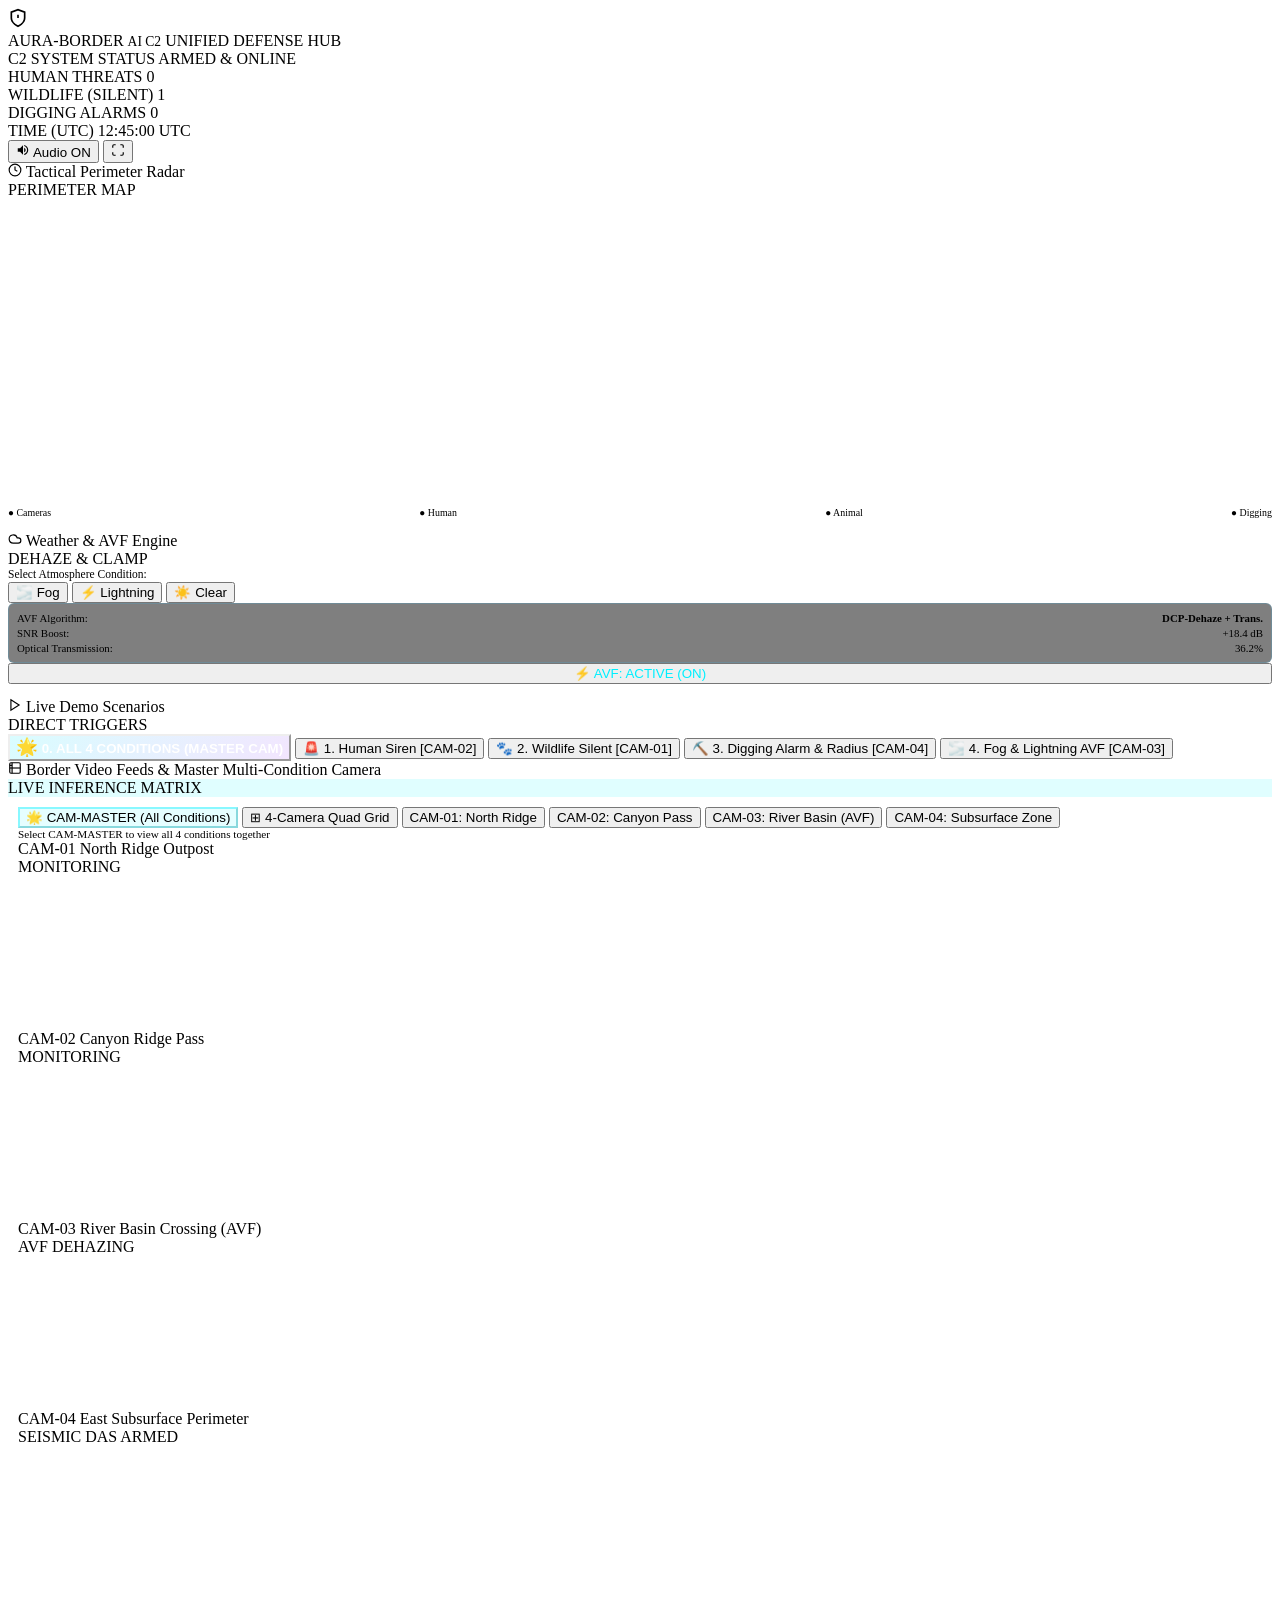
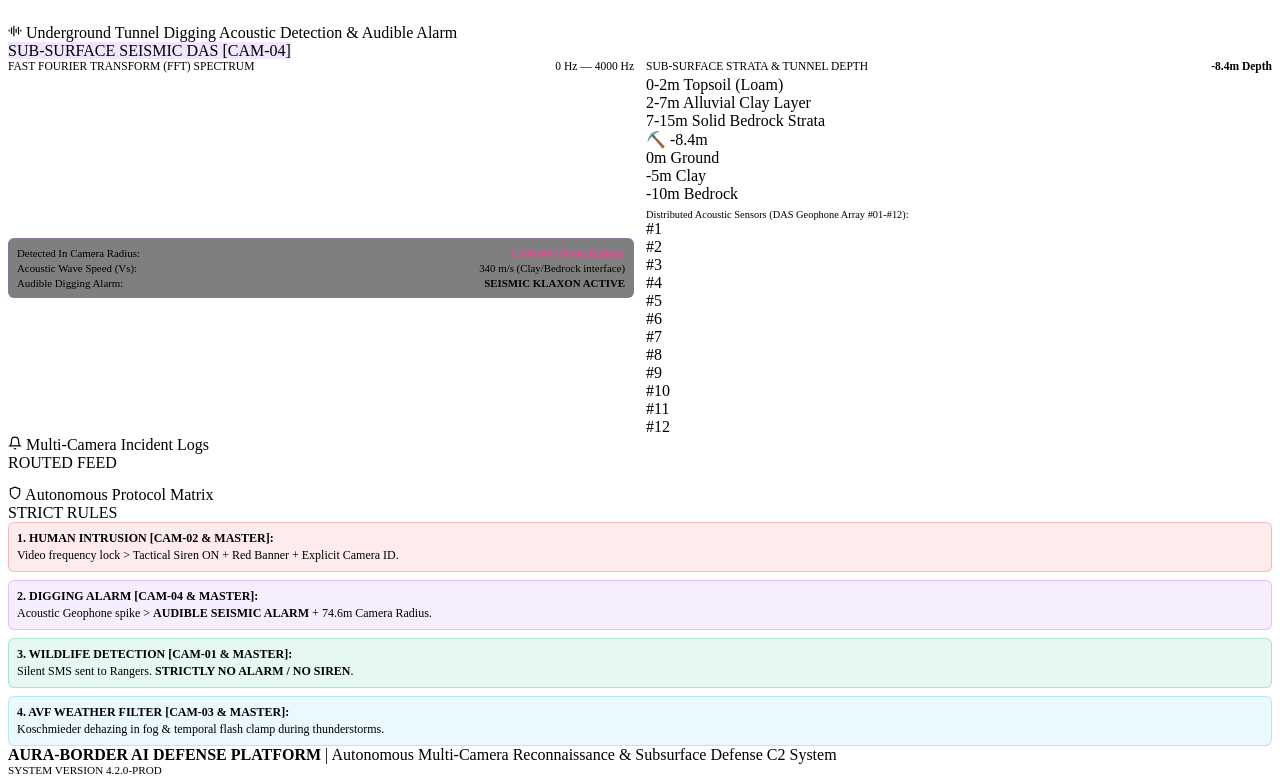
==== index.html @ 4ca3b299 "Deploy index.html to repository root" ====
<!DOCTYPE html>
<html lang="en">
<head>
  <meta charset="UTF-8">
  <meta name="viewport" content="width=device-width, initial-scale=1.0">
  <title>AURA-BORDER AI | Multi-Camera Border Surveillance &amp; Subsurface Defense</title>
  
  <!-- Google Fonts: Inter & JetBrains Mono -->
  <link rel="preconnect" href="https://fonts.googleapis.com">
  <link rel="preconnect" href="https://fonts.gstatic.com" crossorigin>
  <link href="https://fonts.googleapis.com/css2?family=Inter:wght@400;500;600;700;800&family=JetBrains+Mono:wght@400;500;600;700&display=swap" rel="stylesheet">
  
  <!-- CSS Stylesheets -->
  <link rel="stylesheet" href="css/style.css">
  <link rel="stylesheet" href="css/tactical-ui.css">
</head>
<body>

  <!-- Top Tactical Command Status Bar -->
  <header class="top-navbar">
    <div class="brand-section">
      <div class="brand-logo-icon">
        <svg width="20" height="20" viewBox="0 0 24 24" fill="none" stroke="currentColor" stroke-width="2">
          <path d="M12 22s8-4 8-10V5l-8-3-8 3v7c0 6 8 10 8 10z"/>
          <path d="M12 8v4"/>
          <path d="M12 16h.01"/>
        </svg>
      </div>
      <div>
        <div class="brand-title">
          AURA-BORDER <span style="font-weight:400; font-size:0.85rem; color:var(--text-muted);">AI C2</span>
          <span class="brand-badge">UNIFIED DEFENSE HUB</span>
        </div>
      </div>
    </div>

    <!-- Live System Telemetry Metrics -->
    <div class="top-metrics">
      <div class="metric-pill">
        <span class="metric-label">C2 SYSTEM STATUS</span>
        <span class="metric-val green">ARMED &amp; ONLINE</span>
      </div>
      <div class="metric-pill">
        <span class="metric-label">HUMAN THREATS</span>
        <span class="metric-val red" id="metricHumanThreats">0</span>
      </div>
      <div class="metric-pill">
        <span class="metric-label">WILDLIFE (SILENT)</span>
        <span class="metric-val green" id="metricAnimalLogged">1</span>
      </div>
      <div class="metric-pill">
        <span class="metric-label">DIGGING ALARMS</span>
        <span class="metric-val" style="color:var(--accent-purple);" id="metricTunnelAlerts">0</span>
      </div>
      <div class="metric-pill">
        <span class="metric-label">TIME (UTC)</span>
        <span class="metric-val" id="liveClock">12:45:00 UTC</span>
      </div>
    </div>

    <!-- Navigation & Audio Shortcuts -->
    <div class="nav-actions">
      <button class="btn btn-cyber" id="audioMuteBtn">
        <svg width="14" height="14" viewBox="0 0 24 24" fill="currentColor">
          <path d="M3 9v6h4l5 5V4L7 9H3zm13.5 3c0-1.77-1.02-3.29-2.5-4.03v8.05c1.48-.73 2.5-2.25 2.5-4.02zM14 3.23v2.06c2.89.86 5 3.54 5 6.71s-2.11 5.85-5 6.71v2.06c4.01-.91 7-4.49 7-8.77s-2.99-7.86-7-8.77z"/>
        </svg>
        Audio ON
      </button>
      <button class="btn btn-ghost" id="fullscreenBtn" title="Toggle Fullscreen">
        <svg width="14" height="14" viewBox="0 0 24 24" fill="none" stroke="currentColor" stroke-width="2">
          <path d="M8 3H5a2 2 0 0 0-2 2v3m18 0V5a2 2 0 0 0-2-2h-3m0 18h3a2 2 0 0 0 2-2v-3M3 16v3a2 2 0 0 0 2 2h3"/>
        </svg>
      </button>
    </div>
  </header>

  <!-- Global Multi-Alarm Banner -->
  <div class="alert-banner" id="globalAlertBanner"></div>

  <!-- Main C2 Dashboard Layout -->
  <main class="dashboard-grid">

    <!-- LEFT COLUMN: Tactical Radar, AVF Weather Engine, Quick Scenarios -->
    <aside style="display:flex; flex-direction:column; gap:14px;">
      
      <!-- Sector Radar with Camera Radii -->
      <div class="c2-card">
        <div class="card-header">
          <div class="card-title-group">
            <span class="card-title">
              <svg width="14" height="14" viewBox="0 0 24 24" fill="none" stroke="currentColor" stroke-width="2"><circle cx="12" cy="12" r="10"/><path d="M12 6v6l4 2"/></svg>
              Tactical Perimeter Radar
            </span>
          </div>
          <span class="card-badge">PERIMETER MAP</span>
        </div>
        <div class="card-body" style="align-items:center;">
          <div class="radar-map-wrapper">
            <div class="radar-sweep"></div>
            <div class="radar-rings"></div>
            
            <!-- Camera Positions -->
            <div class="cam-node-marker" style="top:25%; left:28%;" title="CAM-01 (North Ridge Outpost)"></div>
            <div class="cam-radius-ring" id="camRing_CAM-01" style="top:25%; left:28%; width:68px; height:68px;"></div>

            <div class="cam-node-marker" style="top:42%; left:42%;" title="CAM-02 (Canyon Pass)"></div>
            <div class="cam-radius-ring" id="camRing_CAM-02" style="top:42%; left:42%; width:76px; height:76px;"></div>

            <div class="cam-node-marker" style="top:58%; left:56%;" title="CAM-03 (River Basin Crossing)"></div>
            <div class="cam-radius-ring" id="camRing_CAM-03" style="top:58%; left:56%; width:72px; height:72px;"></div>

            <div class="cam-node-marker" style="top:74%; left:72%;" title="CAM-04 (East Subsurface Perimeter)"></div>
            <div class="cam-radius-ring" id="camRing_CAM-04" style="top:74%; left:72%; width:86px; height:86px;"></div>

            <!-- Radar Blips -->
            <div class="radar-blip human" style="top:40%; left:44%;" title="Human Intruder"></div>
            <div class="radar-blip animal" style="top:27%; left:32%;" title="Wildlife"></div>
            <div class="radar-blip tunnel" style="top:73%; left:70%;" title="Subsurface Digging"></div>
          </div>
          
          <div style="display:flex; justify-content:space-between; width:100%; font-size:0.62rem; font-family:var(--font-mono); margin-top:6px; color:var(--text-dim);">
            <span style="color:var(--accent-cyan);">● Cameras</span>
            <span style="color:var(--accent-red);">● Human</span>
            <span style="color:var(--accent-green);">● Animal</span>
            <span style="color:var(--accent-purple);">● Digging</span>
          </div>
        </div>
      </div>

      <!-- Atmospheric Weather & AVF Dehaze Simulator -->
      <div class="c2-card">
        <div class="card-header">
          <div class="card-title-group">
            <span class="card-title">
              <svg width="14" height="14" viewBox="0 0 24 24" fill="none" stroke="currentColor" stroke-width="2"><path d="M17.5 19H9a7 7 0 1 1 6.71-9h1.79a4.5 4.5 0 1 1 0 9Z"/></svg>
              Weather &amp; AVF Engine
            </span>
          </div>
          <span class="card-badge">DEHAZE &amp; CLAMP</span>
        </div>
        <div class="card-body">
          <div style="font-size:0.72rem; color:var(--text-dim); margin-bottom:2px;">Select Atmosphere Condition:</div>
          <div class="weather-selector">
            <button class="weather-tab active" data-weather="fog">🌫️ Fog</button>
            <button class="weather-tab" data-weather="lightning">⚡ Lightning</button>
            <button class="weather-tab" data-weather="clear">☀️ Clear</button>
          </div>

          <div style="background:rgba(0,0,0,0.5); padding:8px; border-radius:6px; border:1px solid rgba(56,189,248,0.2); font-family:var(--font-mono); font-size:0.68rem; display:flex; flex-direction:column; gap:3px;">
            <div style="display:flex; justify-content:space-between;">
              <span style="color:var(--text-muted);">AVF Algorithm:</span>
              <span id="avfAlgoVal" style="color:var(--accent-cyan); font-weight:700;">DCP-Dehaze + Trans.</span>
            </div>
            <div style="display:flex; justify-content:space-between;">
              <span style="color:var(--text-muted);">SNR Boost:</span>
              <span id="avfSnrVal" style="color:var(--accent-green);">+18.4 dB</span>
            </div>
            <div style="display:flex; justify-content:space-between;">
              <span style="color:var(--text-muted);">Optical Transmission:</span>
              <span id="avfTransVal" style="color:var(--accent-blue);">36.2%</span>
            </div>
          </div>

          <button id="avfToggleBtn" class="btn btn-cyber active" style="width:100%;">
            <span style="color:#00f0ff">⚡ AVF: ACTIVE (ON)</span>
          </button>
        </div>
      </div>



      <!-- Quick Action Live Scenarios (Targeting Exact Cameras & Master Demo) -->
      <div class="c2-card">
        <div class="card-header">
          <div class="card-title-group">
            <span class="card-title">
              <svg width="14" height="14" viewBox="0 0 24 24" fill="none" stroke="currentColor" stroke-width="2"><polygon points="5 3 19 12 5 21 5 3"/></svg>
              Live Demo Scenarios
            </span>
          </div>
          <span class="card-badge">DIRECT TRIGGERS</span>
        </div>
        <div class="card-body">
          <div class="scenario-bar">
            <!-- Master Unified Scenario -->
            <button class="scenario-btn" id="btnSimMasterAll" style="grid-column: span 2; background:linear-gradient(135deg, rgba(0,240,255,0.15), rgba(168,85,247,0.15)); border-color:var(--accent-cyan); color:#fff;">
              <span style="font-size:1.1rem;">🌟</span>
              <span><strong>0. ALL 4 CONDITIONS (MASTER CAM)</strong></span>
            </button>
            <button class="scenario-btn trigger-human" id="btnSimHuman">
              <span>🚨 1. Human Siren [CAM-02]</span>
            </button>
            <button class="scenario-btn trigger-animal" id="btnSimAnimal">
              <span>🐾 2. Wildlife Silent [CAM-01]</span>
            </button>
            <button class="scenario-btn trigger-tunnel" id="btnSimTunnel" style="grid-column: span 2;">
              <span>⛏️ 3. Digging Alarm &amp; Radius [CAM-04]</span>
            </button>
            <button class="scenario-btn trigger-fog" id="btnSimFogStorm" style="grid-column: span 2;">
              <span>🌫️ 4. Fog &amp; Lightning AVF [CAM-03]</span>
            </button>
          </div>
        </div>
      </div>

    </aside>

    <!-- CENTER COLUMN: Camera Viewports & Subsurface Panel -->
    <section style="display:flex; flex-direction:column; gap:14px;">
      
      <!-- Camera Viewport Section -->
      <div class="c2-card" style="flex:1;">
        <div class="card-header">
          <div class="card-title-group">
            <span class="card-title">
              <svg width="14" height="14" viewBox="0 0 24 24" fill="none" stroke="currentColor" stroke-width="2"><rect width="18" height="18" x="3" y="3" rx="2"/><path d="M7 3v18"/><path d="M3 7.5h4"/><path d="M3 12h18"/></svg>
              Border Video Feeds &amp; Master Multi-Condition Camera
            </span>
          </div>
          <div class="card-badge" style="background:rgba(0,240,255,0.12); color:var(--accent-cyan); border-color:rgba(0,240,255,0.3);">
            LIVE INFERENCE MATRIX
          </div>
        </div>

        <div class="card-body" style="padding:10px;">
          
          <!-- Camera Filter Tabs -->
          <div class="camera-view-toolbar">
            <div class="cam-filter-tabs">
              <button class="cam-filter-btn" data-filter="cam_master" style="color:var(--accent-cyan); border-color:rgba(0,240,255,0.4); background:rgba(0,240,255,0.1);">
                🌟 CAM-MASTER (All Conditions)
              </button>
              <button class="cam-filter-btn active" data-filter="all">⊞ 4-Camera Quad Grid</button>
              <button class="cam-filter-btn" data-filter="cam1">CAM-01: North Ridge</button>
              <button class="cam-filter-btn" data-filter="cam2">CAM-02: Canyon Pass</button>
              <button class="cam-filter-btn" data-filter="cam3">CAM-03: River Basin (AVF)</button>
              <button class="cam-filter-btn" data-filter="cam4">CAM-04: Subsurface Zone</button>
            </div>
            <div style="font-family:var(--font-mono); font-size:0.7rem; color:var(--text-dim);">
              Select CAM-MASTER to view all 4 conditions together
            </div>
          </div>

          <!-- UNIFIED MASTER CAMERA VIEW (All 4 Conditions Displayed Concurrently) -->
          <div id="masterCameraContainer" style="display:none; width:100%;">
            <div class="camera-card" style="border-color:var(--accent-cyan);">
              <div class="cam-card-header" style="background:rgba(2,6,23,0.95);">
                <div class="cam-title-group">
                  <span class="cam-id-tag" style="background:rgba(0,240,255,0.2); color:#fff;">🌟 CAM-MASTER</span>
                  <span class="cam-name-text">Unified Multi-Modal Border Hub (All 4 Conditions Active Simultaneously)</span>
                </div>
                <span class="card-badge" id="badge_cam_master" style="background:rgba(0,240,255,0.15); color:var(--accent-cyan);">ALL CONDITIONS ACTIVE</span>
              </div>
              
              <div class="video-viewport" id="masterAvfWrapper" style="aspect-ratio:16/9; max-height:480px;">
                <canvas id="canvas_cam_master" class="feed-canvas"></canvas>
                <div class="scanlines"></div>

                <!-- Interactive AVF Split Line on Master Camera -->
                <div class="split-line" id="masterSplitLine" style="left:50%;">
                  <div class="split-handle">◀ ▶</div>
                </div>
                <div class="split-badge-raw">RAW WEATHER (FOG &amp; LIGHTNING)</div>
                <div class="split-badge-avf">AVF FILTERED (CRYSTAL CLEAR)</div>
              </div>

              <!-- Master Camera Multi-Condition Telemetry Strip -->
              <div style="display:grid; grid-template-columns:repeat(4, 1fr); gap:8px; padding:10px; background:rgba(15,23,42,0.9); border-top:1px solid rgba(255,255,255,0.08); font-family:var(--font-mono); font-size:0.68rem;">
                <div style="border-left:2px solid var(--accent-red); padding-left:6px;">
                  <strong style="color:var(--accent-red);">1. Human Video AI:</strong><br>
                  <span style="color:var(--text-muted);">Red Box | Tactical Siren</span>
                </div>
                <div style="border-left:2px solid var(--accent-purple); padding-left:6px;">
                  <strong style="color:var(--accent-purple);">2. Subsurface Digging:</strong><br>
                  <span style="color:var(--text-muted);">-8.4m Depth | 74.6m Radius</span>
                </div>
                <div style="border-left:2px solid var(--accent-green); padding-left:6px;">
                  <strong style="color:var(--accent-green);">3. Wildlife Protocol:</strong><br>
                  <span style="color:var(--text-muted);">Silent SMS | No Siren</span>
                </div>
                <div style="border-left:2px solid var(--accent-cyan); padding-left:6px;">
                  <strong style="color:var(--accent-cyan);">4. AVF Dehaze Engine:</strong><br>
                  <span style="color:var(--text-muted);">DCP Dehaze + Flash Clamp</span>
                </div>
              </div>

            </div>
          </div>

          <!-- 4-Camera Quad Grid -->
          <div class="camera-grid-quad" id="cameraGridContainer">
            
            <!-- CAMERA 1 -->
            <div class="camera-card" data-cam="cam1">
              <div class="cam-card-header">
                <div class="cam-title-group">
                  <span class="cam-id-tag">CAM-01</span>
                  <span class="cam-name-text">North Ridge Outpost</span>
                </div>
                <span class="card-badge" id="badge_cam1">MONITORING</span>
              </div>
              <div class="video-viewport">
                <canvas id="canvas_cam1" class="feed-canvas"></canvas>
                <div class="scanlines"></div>
              </div>
            </div>

            <!-- CAMERA 2 -->
            <div class="camera-card" data-cam="cam2">
              <div class="cam-card-header">
                <div class="cam-title-group">
                  <span class="cam-id-tag" style="color:var(--accent-red); border-color:rgba(239,68,68,0.4);">CAM-02</span>
                  <span class="cam-name-text">Canyon Ridge Pass</span>
                </div>
                <span class="card-badge" id="badge_cam2">MONITORING</span>
              </div>
              <div class="video-viewport">
                <canvas id="canvas_cam2" class="feed-canvas"></canvas>
                <div class="scanlines"></div>
              </div>
            </div>

            <!-- CAMERA 3 -->
            <div class="camera-card" data-cam="cam3">
              <div class="cam-card-header">
                <div class="cam-title-group">
                  <span class="cam-id-tag">CAM-03</span>
                  <span class="cam-name-text">River Basin Crossing (AVF)</span>
                </div>
                <span class="card-badge" id="badge_cam3">AVF DEHAZING</span>
              </div>
              <div class="video-viewport">
                <canvas id="canvas_cam3" class="feed-canvas"></canvas>
                <div class="scanlines"></div>
              </div>
            </div>

            <!-- CAMERA 4 -->
            <div class="camera-card" data-cam="cam4">
              <div class="cam-card-header">
                <div class="cam-title-group">
                  <span class="cam-id-tag" style="color:var(--accent-purple); border-color:rgba(168,85,247,0.4);">CAM-04</span>
                  <span class="cam-name-text">East Subsurface Perimeter</span>
                </div>
                <span class="card-badge" id="badge_cam4">SEISMIC DAS ARMED</span>
              </div>
              <div class="video-viewport">
                <canvas id="canvas_cam4" class="feed-canvas"></canvas>
                <div class="scanlines"></div>
              </div>
            </div>

          </div>

        </div>
      </div>

      <!-- Underground Acoustic Digging Alarm & Camera Radius Inspector -->
      <div class="c2-card">
        <div class="card-header">
          <div class="card-title-group">
            <span class="card-title">
              <svg width="14" height="14" viewBox="0 0 24 24" fill="none" stroke="currentColor" stroke-width="2"><path d="M2 10v3"/><path d="M6 6v11"/><path d="M10 3v18"/><path d="M14 8v7"/><path d="M18 5v13"/><path d="M22 10v3"/></svg>
              Underground Tunnel Digging Acoustic Detection &amp; Audible Alarm
            </span>
          </div>
          <span class="card-badge" style="background:rgba(168,85,247,0.15); color:var(--accent-purple); border-color:rgba(168,85,247,0.3);">
            SUB-SURFACE SEISMIC DAS [CAM-04]
          </span>
        </div>
        
        <div class="card-body" style="display:grid; grid-template-columns:1fr 1fr; gap:12px;">
          
          <!-- Audio Frequency Spectrogram Canvas & Geotechnical Data -->
          <div>
            <div style="font-size:0.72rem; color:var(--text-muted); margin-bottom:4px; font-family:var(--font-mono); display:flex; justify-content:space-between;">
              <span>FAST FOURIER TRANSFORM (FFT) SPECTRUM</span>
              <span style="color:var(--accent-purple);">0 Hz — 4000 Hz</span>
            </div>
            <div class="spectrogram-container">
              <canvas id="spectrogramCanvas" class="spectrogram-canvas"></canvas>
            </div>
            
            <div style="background:rgba(0,0,0,0.5); padding:8px; border-radius:6px; border:1px solid rgba(168,85,247,0.25); font-family:var(--font-mono); font-size:0.68rem; margin-top:8px; display:flex; flex-direction:column; gap:3px;">
              <div style="display:flex; justify-content:space-between;">
                <span style="color:var(--text-muted);">Detected In Camera Radius:</span>
                <span id="diggingCamRadiusVal" style="color:#ec4899; font-weight:700;">CAM-04 [74.6m Radius]</span>
              </div>
              <div style="display:flex; justify-content:space-between;">
                <span style="color:var(--text-muted);">Acoustic Wave Speed (Vs):</span>
                <span style="color:var(--accent-cyan);">340 m/s (Clay/Bedrock interface)</span>
              </div>
              <div style="display:flex; justify-content:space-between;">
                <span style="color:var(--text-muted);">Audible Digging Alarm:</span>
                <span style="color:var(--accent-purple); font-weight:700;">SEISMIC KLAXON ACTIVE</span>
              </div>
            </div>
          </div>

          <!-- Underground Cross-Section & Geophone Array -->
          <div>
            <div style="font-size:0.72rem; color:var(--text-muted); margin-bottom:4px; font-family:var(--font-mono); display:flex; justify-content:space-between;">
              <span>SUB-SURFACE STRATA &amp; TUNNEL DEPTH</span>
              <span id="undergroundDepthVal" style="color:var(--accent-red); font-weight:700;">-8.4m Depth</span>
            </div>
            <div class="underground-vis">
              <div class="ground-level"></div>
              <div class="fence-layer"></div>
              <div class="soil-stratum" style="top:28px;">0-2m Topsoil (Loam)</div>
              <div class="soil-stratum" style="top:58px;">2-7m Alluvial Clay Layer</div>
              <div class="soil-stratum" style="top:90px;">7-15m Solid Bedrock Strata</div>

              <div class="tunnel-cavity" id="tunnelCavity" style="left:62%; top:58px;">
                ⛏️ -8.4m
              </div>
              <div class="depth-meter">
                0m Ground<br>
                -5m Clay<br>
                -10m Bedrock
              </div>
            </div>

            <!-- 12-Geophone Sensor Array -->
            <div style="font-size:0.65rem; color:var(--text-dim); font-family:var(--font-mono); margin-top:6px;">
              Distributed Acoustic Sensors (DAS Geophone Array #01-#12):
            </div>
            <div class="sensor-array-strip">
              <div class="geophone-node">#1</div>
              <div class="geophone-node">#2</div>
              <div class="geophone-node">#3</div>
              <div class="geophone-node">#4</div>
              <div class="geophone-node">#5</div>
              <div class="geophone-node active-drill">#6</div>
              <div class="geophone-node active-drill">#7</div>
              <div class="geophone-node active-drill">#8</div>
              <div class="geophone-node">#9</div>
              <div class="geophone-node">#10</div>
              <div class="geophone-node">#11</div>
              <div class="geophone-node">#12</div>
            </div>
          </div>

        </div>
      </div>

    </section>

    <!-- RIGHT COLUMN: Multi-Camera Incident Feed & Threat Protocols -->
    <aside style="display:flex; flex-direction:column; gap:14px;">
      
      <!-- Incident & Alert Notification Feed -->
      <div class="c2-card" style="flex:1;">
        <div class="card-header">
          <div class="card-title-group">
            <span class="card-title">
              <svg width="14" height="14" viewBox="0 0 24 24" fill="none" stroke="currentColor" stroke-width="2"><path d="M6 8a6 6 0 0 1 12 0c0 7 3 9 3 9H3s3-2 3-9"/><path d="M10.3 21a1.94 1.94 0 0 0 3.4 0"/></svg>
              Multi-Camera Incident Logs
            </span>
          </div>
          <span class="card-badge">ROUTED FEED</span>
        </div>
        <div class="card-body">
          <div class="incident-feed" id="incidentFeed"></div>
        </div>
      </div>

      <!-- AI Rule Engine & Protocol Compliance Card -->
      <div class="c2-card">
        <div class="card-header">
          <div class="card-title-group">
            <span class="card-title">
              <svg width="14" height="14" viewBox="0 0 24 24" fill="none" stroke="currentColor" stroke-width="2"><path d="M12 22s8-4 8-10V5l-8-3-8 3v7c0 6 8 10 8 10z"/></svg>
              Autonomous Protocol Matrix
            </span>
          </div>
          <span class="card-badge" style="color:var(--accent-green); border-color:rgba(16,185,129,0.3);">STRICT RULES</span>
        </div>
        <div class="card-body" style="font-size:0.75rem; display:flex; flex-direction:column; gap:8px;">
          
          <div style="background:rgba(239,68,68,0.1); border:1px solid rgba(239,68,68,0.3); padding:8px; border-radius:6px;">
            <div style="font-weight:700; color:var(--accent-red); font-family:var(--font-mono); margin-bottom:2px;">1. HUMAN INTRUSION [CAM-02 &amp; MASTER]:</div>
            <div style="color:var(--text-muted);">Video frequency lock &gt; Tactical Siren ON + Red Banner + Explicit Camera ID.</div>
          </div>

          <div style="background:rgba(168,85,247,0.1); border:1px solid rgba(168,85,247,0.3); padding:8px; border-radius:6px;">
            <div style="font-weight:700; color:var(--accent-purple); font-family:var(--font-mono); margin-bottom:2px;">2. DIGGING ALARM [CAM-04 &amp; MASTER]:</div>
            <div style="color:var(--text-muted);">Acoustic Geophone spike &gt; <strong>AUDIBLE SEISMIC ALARM</strong> + 74.6m Camera Radius.</div>
          </div>

          <div style="background:rgba(16,185,129,0.1); border:1px solid rgba(16,185,129,0.3); padding:8px; border-radius:6px;">
            <div style="font-weight:700; color:var(--accent-green); font-family:var(--font-mono); margin-bottom:2px;">3. WILDLIFE DETECTION [CAM-01 &amp; MASTER]:</div>
            <div style="color:var(--text-muted);">Silent SMS sent to Rangers. <strong>STRICTLY NO ALARM / NO SIREN</strong>.</div>
          </div>

          <div style="background:rgba(56,189,248,0.1); border:1px solid rgba(56,189,248,0.3); padding:8px; border-radius:6px;">
            <div style="font-weight:700; color:var(--accent-cyan); font-family:var(--font-mono); margin-bottom:2px;">4. AVF WEATHER FILTER [CAM-03 &amp; MASTER]:</div>
            <div style="color:var(--text-muted);">Koschmieder dehazing in fog &amp; temporal flash clamp during thunderstorms.</div>
          </div>

        </div>
      </div>

    </aside>

  </main>

  <!-- Clean Footer Bar -->
  <footer class="footer-bar">
    <div>
      <strong>AURA-BORDER AI DEFENSE PLATFORM</strong> | Autonomous Multi-Camera Reconnaissance &amp; Subsurface Defense C2 System
    </div>
    <div style="color:var(--text-dim); font-family:var(--font-mono); font-size:0.7rem;">
      SYSTEM VERSION 4.2.0-PROD
    </div>
  </footer>

  <!-- Scripts -->
  <script src="js/audio-synth.js"></script>
  <script src="js/avf-filter.js"></script>
  <script src="js/vision-feed.js"></script>
  <script src="js/seismic-audio.js"></script>
  <script src="js/alert-system.js"></script>
  <script src="js/app.js"></script>
</body>
</html>
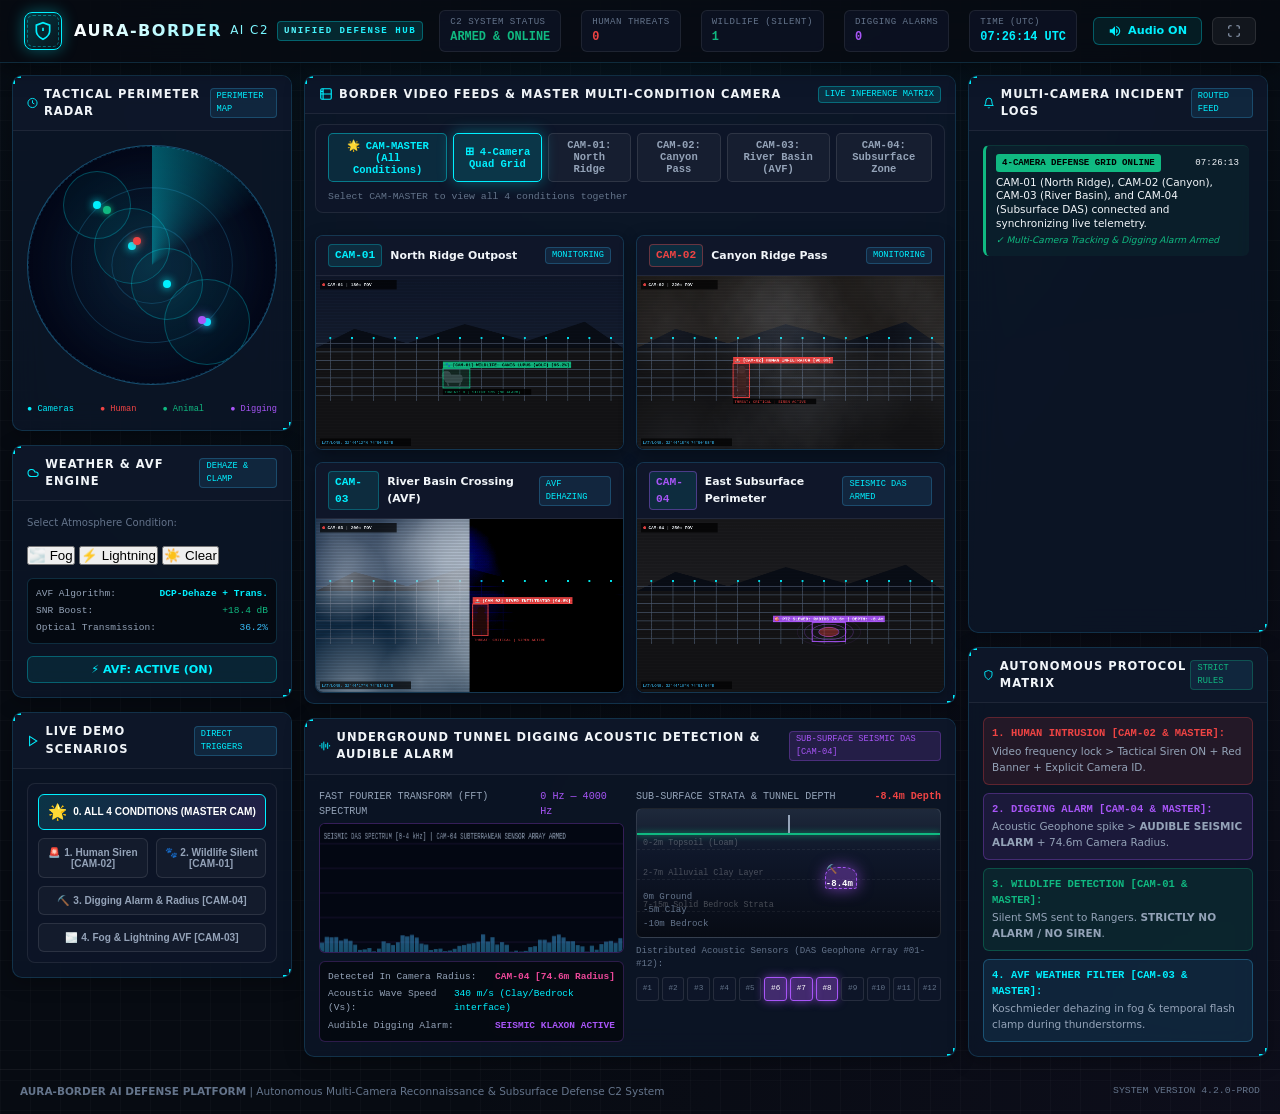
==== commit 2130ef98: "Deploy index.html to repository root" ====
--- a/index.html
+++ b/index.html
@@ -2,524 +2,11 @@
 <html lang="en">
 <head>
   <meta charset="UTF-8">
-  <meta name="viewport" content="width=device-width, initial-scale=1.0">
-  <title>AURA-BORDER AI | Multi-Camera Border Surveillance &amp; Subsurface Defense</title>
-  
-  <!-- Google Fonts: Inter & JetBrains Mono -->
-  <link rel="preconnect" href="https://fonts.googleapis.com">
-  <link rel="preconnect" href="https://fonts.gstatic.com" crossorigin>
-  <link href="https://fonts.googleapis.com/css2?family=Inter:wght@400;500;600;700;800&family=JetBrains+Mono:wght@400;500;600;700&display=swap" rel="stylesheet">
-  
-  <!-- CSS Stylesheets -->
-  <link rel="stylesheet" href="css/style.css">
-  <link rel="stylesheet" href="css/tactical-ui.css">
+  <meta http-equiv="refresh" content="0; url=frontend/index.html">
+  <title>Redirecting to AURA-BORDER AI C2...</title>
+  <script>window.location.href = "frontend/index.html";</script>
 </head>
-<body>
-
-  <!-- Top Tactical Command Status Bar -->
-  <header class="top-navbar">
-    <div class="brand-section">
-      <div class="brand-logo-icon">
-        <svg width="20" height="20" viewBox="0 0 24 24" fill="none" stroke="currentColor" stroke-width="2">
-          <path d="M12 22s8-4 8-10V5l-8-3-8 3v7c0 6 8 10 8 10z"/>
-          <path d="M12 8v4"/>
-          <path d="M12 16h.01"/>
-        </svg>
-      </div>
-      <div>
-        <div class="brand-title">
-          AURA-BORDER <span style="font-weight:400; font-size:0.85rem; color:var(--text-muted);">AI C2</span>
-          <span class="brand-badge">UNIFIED DEFENSE HUB</span>
-        </div>
-      </div>
-    </div>
-
-    <!-- Live System Telemetry Metrics -->
-    <div class="top-metrics">
-      <div class="metric-pill">
-        <span class="metric-label">C2 SYSTEM STATUS</span>
-        <span class="metric-val green">ARMED &amp; ONLINE</span>
-      </div>
-      <div class="metric-pill">
-        <span class="metric-label">HUMAN THREATS</span>
-        <span class="metric-val red" id="metricHumanThreats">0</span>
-      </div>
-      <div class="metric-pill">
-        <span class="metric-label">WILDLIFE (SILENT)</span>
-        <span class="metric-val green" id="metricAnimalLogged">1</span>
-      </div>
-      <div class="metric-pill">
-        <span class="metric-label">DIGGING ALARMS</span>
-        <span class="metric-val" style="color:var(--accent-purple);" id="metricTunnelAlerts">0</span>
-      </div>
-      <div class="metric-pill">
-        <span class="metric-label">TIME (UTC)</span>
-        <span class="metric-val" id="liveClock">12:45:00 UTC</span>
-      </div>
-    </div>
-
-    <!-- Navigation & Audio Shortcuts -->
-    <div class="nav-actions">
-      <button class="btn btn-cyber" id="audioMuteBtn">
-        <svg width="14" height="14" viewBox="0 0 24 24" fill="currentColor">
-          <path d="M3 9v6h4l5 5V4L7 9H3zm13.5 3c0-1.77-1.02-3.29-2.5-4.03v8.05c1.48-.73 2.5-2.25 2.5-4.02zM14 3.23v2.06c2.89.86 5 3.54 5 6.71s-2.11 5.85-5 6.71v2.06c4.01-.91 7-4.49 7-8.77s-2.99-7.86-7-8.77z"/>
-        </svg>
-        Audio ON
-      </button>
-      <button class="btn btn-ghost" id="fullscreenBtn" title="Toggle Fullscreen">
-        <svg width="14" height="14" viewBox="0 0 24 24" fill="none" stroke="currentColor" stroke-width="2">
-          <path d="M8 3H5a2 2 0 0 0-2 2v3m18 0V5a2 2 0 0 0-2-2h-3m0 18h3a2 2 0 0 0 2-2v-3M3 16v3a2 2 0 0 0 2 2h3"/>
-        </svg>
-      </button>
-    </div>
-  </header>
-
-  <!-- Global Multi-Alarm Banner -->
-  <div class="alert-banner" id="globalAlertBanner"></div>
-
-  <!-- Main C2 Dashboard Layout -->
-  <main class="dashboard-grid">
-
-    <!-- LEFT COLUMN: Tactical Radar, AVF Weather Engine, Quick Scenarios -->
-    <aside style="display:flex; flex-direction:column; gap:14px;">
-      
-      <!-- Sector Radar with Camera Radii -->
-      <div class="c2-card">
-        <div class="card-header">
-          <div class="card-title-group">
-            <span class="card-title">
-              <svg width="14" height="14" viewBox="0 0 24 24" fill="none" stroke="currentColor" stroke-width="2"><circle cx="12" cy="12" r="10"/><path d="M12 6v6l4 2"/></svg>
-              Tactical Perimeter Radar
-            </span>
-          </div>
-          <span class="card-badge">PERIMETER MAP</span>
-        </div>
-        <div class="card-body" style="align-items:center;">
-          <div class="radar-map-wrapper">
-            <div class="radar-sweep"></div>
-            <div class="radar-rings"></div>
-            
-            <!-- Camera Positions -->
-            <div class="cam-node-marker" style="top:25%; left:28%;" title="CAM-01 (North Ridge Outpost)"></div>
-            <div class="cam-radius-ring" id="camRing_CAM-01" style="top:25%; left:28%; width:68px; height:68px;"></div>
-
-            <div class="cam-node-marker" style="top:42%; left:42%;" title="CAM-02 (Canyon Pass)"></div>
-            <div class="cam-radius-ring" id="camRing_CAM-02" style="top:42%; left:42%; width:76px; height:76px;"></div>
-
-            <div class="cam-node-marker" style="top:58%; left:56%;" title="CAM-03 (River Basin Crossing)"></div>
-            <div class="cam-radius-ring" id="camRing_CAM-03" style="top:58%; left:56%; width:72px; height:72px;"></div>
-
-            <div class="cam-node-marker" style="top:74%; left:72%;" title="CAM-04 (East Subsurface Perimeter)"></div>
-            <div class="cam-radius-ring" id="camRing_CAM-04" style="top:74%; left:72%; width:86px; height:86px;"></div>
-
-            <!-- Radar Blips -->
-            <div class="radar-blip human" style="top:40%; left:44%;" title="Human Intruder"></div>
-            <div class="radar-blip animal" style="top:27%; left:32%;" title="Wildlife"></div>
-            <div class="radar-blip tunnel" style="top:73%; left:70%;" title="Subsurface Digging"></div>
-          </div>
-          
-          <div style="display:flex; justify-content:space-between; width:100%; font-size:0.62rem; font-family:var(--font-mono); margin-top:6px; color:var(--text-dim);">
-            <span style="color:var(--accent-cyan);">● Cameras</span>
-            <span style="color:var(--accent-red);">● Human</span>
-            <span style="color:var(--accent-green);">● Animal</span>
-            <span style="color:var(--accent-purple);">● Digging</span>
-          </div>
-        </div>
-      </div>
-
-      <!-- Atmospheric Weather & AVF Dehaze Simulator -->
-      <div class="c2-card">
-        <div class="card-header">
-          <div class="card-title-group">
-            <span class="card-title">
-              <svg width="14" height="14" viewBox="0 0 24 24" fill="none" stroke="currentColor" stroke-width="2"><path d="M17.5 19H9a7 7 0 1 1 6.71-9h1.79a4.5 4.5 0 1 1 0 9Z"/></svg>
-              Weather &amp; AVF Engine
-            </span>
-          </div>
-          <span class="card-badge">DEHAZE &amp; CLAMP</span>
-        </div>
-        <div class="card-body">
-          <div style="font-size:0.72rem; color:var(--text-dim); margin-bottom:2px;">Select Atmosphere Condition:</div>
-          <div class="weather-selector">
-            <button class="weather-tab active" data-weather="fog">🌫️ Fog</button>
-            <button class="weather-tab" data-weather="lightning">⚡ Lightning</button>
-            <button class="weather-tab" data-weather="clear">☀️ Clear</button>
-          </div>
-
-          <div style="background:rgba(0,0,0,0.5); padding:8px; border-radius:6px; border:1px solid rgba(56,189,248,0.2); font-family:var(--font-mono); font-size:0.68rem; display:flex; flex-direction:column; gap:3px;">
-            <div style="display:flex; justify-content:space-between;">
-              <span style="color:var(--text-muted);">AVF Algorithm:</span>
-              <span id="avfAlgoVal" style="color:var(--accent-cyan); font-weight:700;">DCP-Dehaze + Trans.</span>
-            </div>
-            <div style="display:flex; justify-content:space-between;">
-              <span style="color:var(--text-muted);">SNR Boost:</span>
-              <span id="avfSnrVal" style="color:var(--accent-green);">+18.4 dB</span>
-            </div>
-            <div style="display:flex; justify-content:space-between;">
-              <span style="color:var(--text-muted);">Optical Transmission:</span>
-              <span id="avfTransVal" style="color:var(--accent-blue);">36.2%</span>
-            </div>
-          </div>
-
-          <button id="avfToggleBtn" class="btn btn-cyber active" style="width:100%;">
-            <span style="color:#00f0ff">⚡ AVF: ACTIVE (ON)</span>
-          </button>
-        </div>
-      </div>
-
-
-
-      <!-- Quick Action Live Scenarios (Targeting Exact Cameras & Master Demo) -->
-      <div class="c2-card">
-        <div class="card-header">
-          <div class="card-title-group">
-            <span class="card-title">
-              <svg width="14" height="14" viewBox="0 0 24 24" fill="none" stroke="currentColor" stroke-width="2"><polygon points="5 3 19 12 5 21 5 3"/></svg>
-              Live Demo Scenarios
-            </span>
-          </div>
-          <span class="card-badge">DIRECT TRIGGERS</span>
-        </div>
-        <div class="card-body">
-          <div class="scenario-bar">
-            <!-- Master Unified Scenario -->
-            <button class="scenario-btn" id="btnSimMasterAll" style="grid-column: span 2; background:linear-gradient(135deg, rgba(0,240,255,0.15), rgba(168,85,247,0.15)); border-color:var(--accent-cyan); color:#fff;">
-              <span style="font-size:1.1rem;">🌟</span>
-              <span><strong>0. ALL 4 CONDITIONS (MASTER CAM)</strong></span>
-            </button>
-            <button class="scenario-btn trigger-human" id="btnSimHuman">
-              <span>🚨 1. Human Siren [CAM-02]</span>
-            </button>
-            <button class="scenario-btn trigger-animal" id="btnSimAnimal">
-              <span>🐾 2. Wildlife Silent [CAM-01]</span>
-            </button>
-            <button class="scenario-btn trigger-tunnel" id="btnSimTunnel" style="grid-column: span 2;">
-              <span>⛏️ 3. Digging Alarm &amp; Radius [CAM-04]</span>
-            </button>
-            <button class="scenario-btn trigger-fog" id="btnSimFogStorm" style="grid-column: span 2;">
-              <span>🌫️ 4. Fog &amp; Lightning AVF [CAM-03]</span>
-            </button>
-          </div>
-        </div>
-      </div>
-
-    </aside>
-
-    <!-- CENTER COLUMN: Camera Viewports & Subsurface Panel -->
-    <section style="display:flex; flex-direction:column; gap:14px;">
-      
-      <!-- Camera Viewport Section -->
-      <div class="c2-card" style="flex:1;">
-        <div class="card-header">
-          <div class="card-title-group">
-            <span class="card-title">
-              <svg width="14" height="14" viewBox="0 0 24 24" fill="none" stroke="currentColor" stroke-width="2"><rect width="18" height="18" x="3" y="3" rx="2"/><path d="M7 3v18"/><path d="M3 7.5h4"/><path d="M3 12h18"/></svg>
-              Border Video Feeds &amp; Master Multi-Condition Camera
-            </span>
-          </div>
-          <div class="card-badge" style="background:rgba(0,240,255,0.12); color:var(--accent-cyan); border-color:rgba(0,240,255,0.3);">
-            LIVE INFERENCE MATRIX
-          </div>
-        </div>
-
-        <div class="card-body" style="padding:10px;">
-          
-          <!-- Camera Filter Tabs -->
-          <div class="camera-view-toolbar">
-            <div class="cam-filter-tabs">
-              <button class="cam-filter-btn" data-filter="cam_master" style="color:var(--accent-cyan); border-color:rgba(0,240,255,0.4); background:rgba(0,240,255,0.1);">
-                🌟 CAM-MASTER (All Conditions)
-              </button>
-              <button class="cam-filter-btn active" data-filter="all">⊞ 4-Camera Quad Grid</button>
-              <button class="cam-filter-btn" data-filter="cam1">CAM-01: North Ridge</button>
-              <button class="cam-filter-btn" data-filter="cam2">CAM-02: Canyon Pass</button>
-              <button class="cam-filter-btn" data-filter="cam3">CAM-03: River Basin (AVF)</button>
-              <button class="cam-filter-btn" data-filter="cam4">CAM-04: Subsurface Zone</button>
-            </div>
-            <div style="font-family:var(--font-mono); font-size:0.7rem; color:var(--text-dim);">
-              Select CAM-MASTER to view all 4 conditions together
-            </div>
-          </div>
-
-          <!-- UNIFIED MASTER CAMERA VIEW (All 4 Conditions Displayed Concurrently) -->
-          <div id="masterCameraContainer" style="display:none; width:100%;">
-            <div class="camera-card" style="border-color:var(--accent-cyan);">
-              <div class="cam-card-header" style="background:rgba(2,6,23,0.95);">
-                <div class="cam-title-group">
-                  <span class="cam-id-tag" style="background:rgba(0,240,255,0.2); color:#fff;">🌟 CAM-MASTER</span>
-                  <span class="cam-name-text">Unified Multi-Modal Border Hub (All 4 Conditions Active Simultaneously)</span>
-                </div>
-                <span class="card-badge" id="badge_cam_master" style="background:rgba(0,240,255,0.15); color:var(--accent-cyan);">ALL CONDITIONS ACTIVE</span>
-              </div>
-              
-              <div class="video-viewport" id="masterAvfWrapper" style="aspect-ratio:16/9; max-height:480px;">
-                <canvas id="canvas_cam_master" class="feed-canvas"></canvas>
-                <div class="scanlines"></div>
-
-                <!-- Interactive AVF Split Line on Master Camera -->
-                <div class="split-line" id="masterSplitLine" style="left:50%;">
-                  <div class="split-handle">◀ ▶</div>
-                </div>
-                <div class="split-badge-raw">RAW WEATHER (FOG &amp; LIGHTNING)</div>
-                <div class="split-badge-avf">AVF FILTERED (CRYSTAL CLEAR)</div>
-              </div>
-
-              <!-- Master Camera Multi-Condition Telemetry Strip -->
-              <div style="display:grid; grid-template-columns:repeat(4, 1fr); gap:8px; padding:10px; background:rgba(15,23,42,0.9); border-top:1px solid rgba(255,255,255,0.08); font-family:var(--font-mono); font-size:0.68rem;">
-                <div style="border-left:2px solid var(--accent-red); padding-left:6px;">
-                  <strong style="color:var(--accent-red);">1. Human Video AI:</strong><br>
-                  <span style="color:var(--text-muted);">Red Box | Tactical Siren</span>
-                </div>
-                <div style="border-left:2px solid var(--accent-purple); padding-left:6px;">
-                  <strong style="color:var(--accent-purple);">2. Subsurface Digging:</strong><br>
-                  <span style="color:var(--text-muted);">-8.4m Depth | 74.6m Radius</span>
-                </div>
-                <div style="border-left:2px solid var(--accent-green); padding-left:6px;">
-                  <strong style="color:var(--accent-green);">3. Wildlife Protocol:</strong><br>
-                  <span style="color:var(--text-muted);">Silent SMS | No Siren</span>
-                </div>
-                <div style="border-left:2px solid var(--accent-cyan); padding-left:6px;">
-                  <strong style="color:var(--accent-cyan);">4. AVF Dehaze Engine:</strong><br>
-                  <span style="color:var(--text-muted);">DCP Dehaze + Flash Clamp</span>
-                </div>
-              </div>
-
-            </div>
-          </div>
-
-          <!-- 4-Camera Quad Grid -->
-          <div class="camera-grid-quad" id="cameraGridContainer">
-            
-            <!-- CAMERA 1 -->
-            <div class="camera-card" data-cam="cam1">
-              <div class="cam-card-header">
-                <div class="cam-title-group">
-                  <span class="cam-id-tag">CAM-01</span>
-                  <span class="cam-name-text">North Ridge Outpost</span>
-                </div>
-                <span class="card-badge" id="badge_cam1">MONITORING</span>
-              </div>
-              <div class="video-viewport">
-                <canvas id="canvas_cam1" class="feed-canvas"></canvas>
-                <div class="scanlines"></div>
-              </div>
-            </div>
-
-            <!-- CAMERA 2 -->
-            <div class="camera-card" data-cam="cam2">
-              <div class="cam-card-header">
-                <div class="cam-title-group">
-                  <span class="cam-id-tag" style="color:var(--accent-red); border-color:rgba(239,68,68,0.4);">CAM-02</span>
-                  <span class="cam-name-text">Canyon Ridge Pass</span>
-                </div>
-                <span class="card-badge" id="badge_cam2">MONITORING</span>
-              </div>
-              <div class="video-viewport">
-                <canvas id="canvas_cam2" class="feed-canvas"></canvas>
-                <div class="scanlines"></div>
-              </div>
-            </div>
-
-            <!-- CAMERA 3 -->
-            <div class="camera-card" data-cam="cam3">
-              <div class="cam-card-header">
-                <div class="cam-title-group">
-                  <span class="cam-id-tag">CAM-03</span>
-                  <span class="cam-name-text">River Basin Crossing (AVF)</span>
-                </div>
-                <span class="card-badge" id="badge_cam3">AVF DEHAZING</span>
-              </div>
-              <div class="video-viewport">
-                <canvas id="canvas_cam3" class="feed-canvas"></canvas>
-                <div class="scanlines"></div>
-              </div>
-            </div>
-
-            <!-- CAMERA 4 -->
-            <div class="camera-card" data-cam="cam4">
-              <div class="cam-card-header">
-                <div class="cam-title-group">
-                  <span class="cam-id-tag" style="color:var(--accent-purple); border-color:rgba(168,85,247,0.4);">CAM-04</span>
-                  <span class="cam-name-text">East Subsurface Perimeter</span>
-                </div>
-                <span class="card-badge" id="badge_cam4">SEISMIC DAS ARMED</span>
-              </div>
-              <div class="video-viewport">
-                <canvas id="canvas_cam4" class="feed-canvas"></canvas>
-                <div class="scanlines"></div>
-              </div>
-            </div>
-
-          </div>
-
-        </div>
-      </div>
-
-      <!-- Underground Acoustic Digging Alarm & Camera Radius Inspector -->
-      <div class="c2-card">
-        <div class="card-header">
-          <div class="card-title-group">
-            <span class="card-title">
-              <svg width="14" height="14" viewBox="0 0 24 24" fill="none" stroke="currentColor" stroke-width="2"><path d="M2 10v3"/><path d="M6 6v11"/><path d="M10 3v18"/><path d="M14 8v7"/><path d="M18 5v13"/><path d="M22 10v3"/></svg>
-              Underground Tunnel Digging Acoustic Detection &amp; Audible Alarm
-            </span>
-          </div>
-          <span class="card-badge" style="background:rgba(168,85,247,0.15); color:var(--accent-purple); border-color:rgba(168,85,247,0.3);">
-            SUB-SURFACE SEISMIC DAS [CAM-04]
-          </span>
-        </div>
-        
-        <div class="card-body" style="display:grid; grid-template-columns:1fr 1fr; gap:12px;">
-          
-          <!-- Audio Frequency Spectrogram Canvas & Geotechnical Data -->
-          <div>
-            <div style="font-size:0.72rem; color:var(--text-muted); margin-bottom:4px; font-family:var(--font-mono); display:flex; justify-content:space-between;">
-              <span>FAST FOURIER TRANSFORM (FFT) SPECTRUM</span>
-              <span style="color:var(--accent-purple);">0 Hz — 4000 Hz</span>
-            </div>
-            <div class="spectrogram-container">
-              <canvas id="spectrogramCanvas" class="spectrogram-canvas"></canvas>
-            </div>
-            
-            <div style="background:rgba(0,0,0,0.5); padding:8px; border-radius:6px; border:1px solid rgba(168,85,247,0.25); font-family:var(--font-mono); font-size:0.68rem; margin-top:8px; display:flex; flex-direction:column; gap:3px;">
-              <div style="display:flex; justify-content:space-between;">
-                <span style="color:var(--text-muted);">Detected In Camera Radius:</span>
-                <span id="diggingCamRadiusVal" style="color:#ec4899; font-weight:700;">CAM-04 [74.6m Radius]</span>
-              </div>
-              <div style="display:flex; justify-content:space-between;">
-                <span style="color:var(--text-muted);">Acoustic Wave Speed (Vs):</span>
-                <span style="color:var(--accent-cyan);">340 m/s (Clay/Bedrock interface)</span>
-              </div>
-              <div style="display:flex; justify-content:space-between;">
-                <span style="color:var(--text-muted);">Audible Digging Alarm:</span>
-                <span style="color:var(--accent-purple); font-weight:700;">SEISMIC KLAXON ACTIVE</span>
-              </div>
-            </div>
-          </div>
-
-          <!-- Underground Cross-Section & Geophone Array -->
-          <div>
-            <div style="font-size:0.72rem; color:var(--text-muted); margin-bottom:4px; font-family:var(--font-mono); display:flex; justify-content:space-between;">
-              <span>SUB-SURFACE STRATA &amp; TUNNEL DEPTH</span>
-              <span id="undergroundDepthVal" style="color:var(--accent-red); font-weight:700;">-8.4m Depth</span>
-            </div>
-            <div class="underground-vis">
-              <div class="ground-level"></div>
-              <div class="fence-layer"></div>
-              <div class="soil-stratum" style="top:28px;">0-2m Topsoil (Loam)</div>
-              <div class="soil-stratum" style="top:58px;">2-7m Alluvial Clay Layer</div>
-              <div class="soil-stratum" style="top:90px;">7-15m Solid Bedrock Strata</div>
-
-              <div class="tunnel-cavity" id="tunnelCavity" style="left:62%; top:58px;">
-                ⛏️ -8.4m
-              </div>
-              <div class="depth-meter">
-                0m Ground<br>
-                -5m Clay<br>
-                -10m Bedrock
-              </div>
-            </div>
-
-            <!-- 12-Geophone Sensor Array -->
-            <div style="font-size:0.65rem; color:var(--text-dim); font-family:var(--font-mono); margin-top:6px;">
-              Distributed Acoustic Sensors (DAS Geophone Array #01-#12):
-            </div>
-            <div class="sensor-array-strip">
-              <div class="geophone-node">#1</div>
-              <div class="geophone-node">#2</div>
-              <div class="geophone-node">#3</div>
-              <div class="geophone-node">#4</div>
-              <div class="geophone-node">#5</div>
-              <div class="geophone-node active-drill">#6</div>
-              <div class="geophone-node active-drill">#7</div>
-              <div class="geophone-node active-drill">#8</div>
-              <div class="geophone-node">#9</div>
-              <div class="geophone-node">#10</div>
-              <div class="geophone-node">#11</div>
-              <div class="geophone-node">#12</div>
-            </div>
-          </div>
-
-        </div>
-      </div>
-
-    </section>
-
-    <!-- RIGHT COLUMN: Multi-Camera Incident Feed & Threat Protocols -->
-    <aside style="display:flex; flex-direction:column; gap:14px;">
-      
-      <!-- Incident & Alert Notification Feed -->
-      <div class="c2-card" style="flex:1;">
-        <div class="card-header">
-          <div class="card-title-group">
-            <span class="card-title">
-              <svg width="14" height="14" viewBox="0 0 24 24" fill="none" stroke="currentColor" stroke-width="2"><path d="M6 8a6 6 0 0 1 12 0c0 7 3 9 3 9H3s3-2 3-9"/><path d="M10.3 21a1.94 1.94 0 0 0 3.4 0"/></svg>
-              Multi-Camera Incident Logs
-            </span>
-          </div>
-          <span class="card-badge">ROUTED FEED</span>
-        </div>
-        <div class="card-body">
-          <div class="incident-feed" id="incidentFeed"></div>
-        </div>
-      </div>
-
-      <!-- AI Rule Engine & Protocol Compliance Card -->
-      <div class="c2-card">
-        <div class="card-header">
-          <div class="card-title-group">
-            <span class="card-title">
-              <svg width="14" height="14" viewBox="0 0 24 24" fill="none" stroke="currentColor" stroke-width="2"><path d="M12 22s8-4 8-10V5l-8-3-8 3v7c0 6 8 10 8 10z"/></svg>
-              Autonomous Protocol Matrix
-            </span>
-          </div>
-          <span class="card-badge" style="color:var(--accent-green); border-color:rgba(16,185,129,0.3);">STRICT RULES</span>
-        </div>
-        <div class="card-body" style="font-size:0.75rem; display:flex; flex-direction:column; gap:8px;">
-          
-          <div style="background:rgba(239,68,68,0.1); border:1px solid rgba(239,68,68,0.3); padding:8px; border-radius:6px;">
-            <div style="font-weight:700; color:var(--accent-red); font-family:var(--font-mono); margin-bottom:2px;">1. HUMAN INTRUSION [CAM-02 &amp; MASTER]:</div>
-            <div style="color:var(--text-muted);">Video frequency lock &gt; Tactical Siren ON + Red Banner + Explicit Camera ID.</div>
-          </div>
-
-          <div style="background:rgba(168,85,247,0.1); border:1px solid rgba(168,85,247,0.3); padding:8px; border-radius:6px;">
-            <div style="font-weight:700; color:var(--accent-purple); font-family:var(--font-mono); margin-bottom:2px;">2. DIGGING ALARM [CAM-04 &amp; MASTER]:</div>
-            <div style="color:var(--text-muted);">Acoustic Geophone spike &gt; <strong>AUDIBLE SEISMIC ALARM</strong> + 74.6m Camera Radius.</div>
-          </div>
-
-          <div style="background:rgba(16,185,129,0.1); border:1px solid rgba(16,185,129,0.3); padding:8px; border-radius:6px;">
-            <div style="font-weight:700; color:var(--accent-green); font-family:var(--font-mono); margin-bottom:2px;">3. WILDLIFE DETECTION [CAM-01 &amp; MASTER]:</div>
-            <div style="color:var(--text-muted);">Silent SMS sent to Rangers. <strong>STRICTLY NO ALARM / NO SIREN</strong>.</div>
-          </div>
-
-          <div style="background:rgba(56,189,248,0.1); border:1px solid rgba(56,189,248,0.3); padding:8px; border-radius:6px;">
-            <div style="font-weight:700; color:var(--accent-cyan); font-family:var(--font-mono); margin-bottom:2px;">4. AVF WEATHER FILTER [CAM-03 &amp; MASTER]:</div>
-            <div style="color:var(--text-muted);">Koschmieder dehazing in fog &amp; temporal flash clamp during thunderstorms.</div>
-          </div>
-
-        </div>
-      </div>
-
-    </aside>
-
-  </main>
-
-  <!-- Clean Footer Bar -->
-  <footer class="footer-bar">
-    <div>
-      <strong>AURA-BORDER AI DEFENSE PLATFORM</strong> | Autonomous Multi-Camera Reconnaissance &amp; Subsurface Defense C2 System
-    </div>
-    <div style="color:var(--text-dim); font-family:var(--font-mono); font-size:0.7rem;">
-      SYSTEM VERSION 4.2.0-PROD
-    </div>
-  </footer>
-
-  <!-- Scripts -->
-  <script src="js/audio-synth.js"></script>
-  <script src="js/avf-filter.js"></script>
-  <script src="js/vision-feed.js"></script>
-  <script src="js/seismic-audio.js"></script>
-  <script src="js/alert-system.js"></script>
-  <script src="js/app.js"></script>
+<body style="background:#020617; color:#fff; font-family:monospace; display:flex; justify-content:center; align-items:center; height:100vh;">
+  <p>Loading AURA-BORDER AI Defense Command &amp; Control... <a href="frontend/index.html" style="color:#00f0ff;">Click here if not redirected</a></p>
 </body>
 </html>
